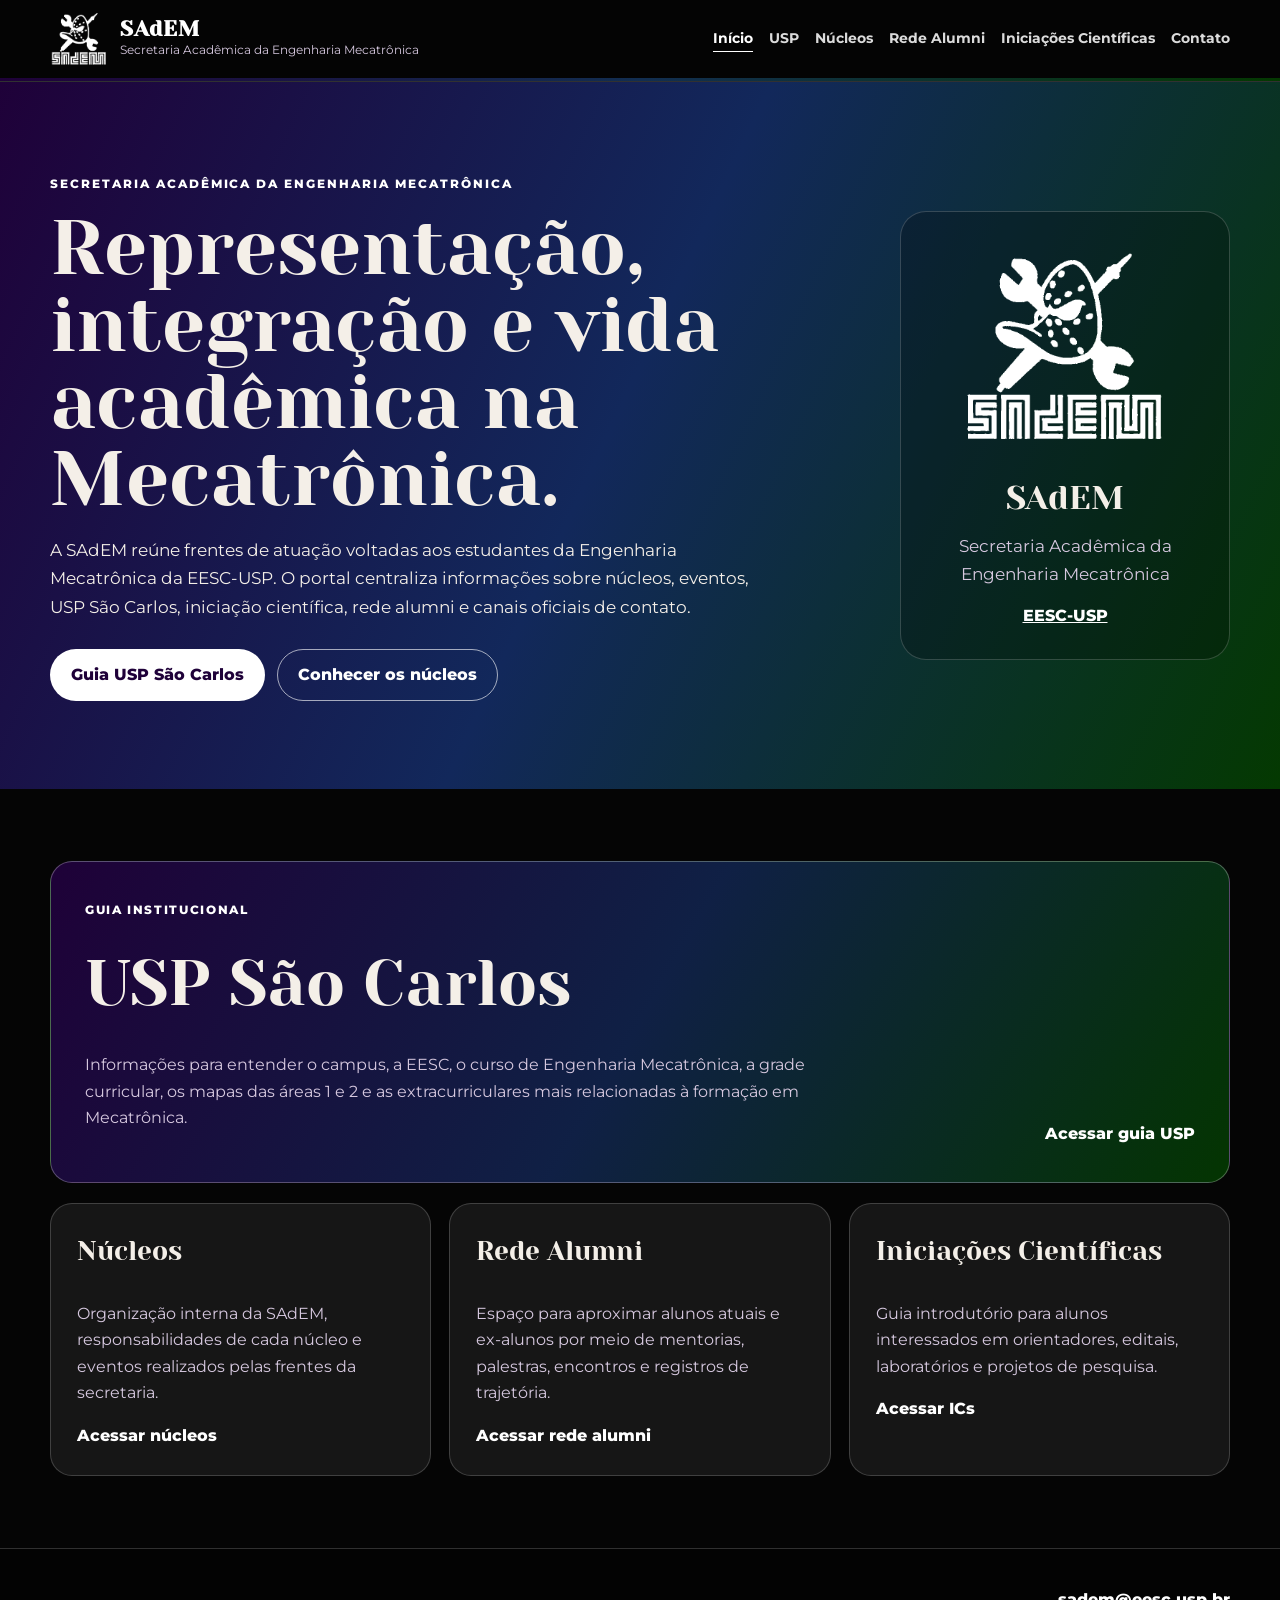
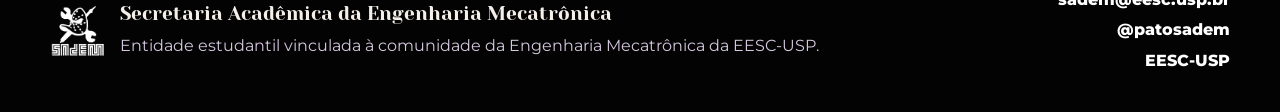
==== index.html @ 5633b525 "sadem v1" ====
<!DOCTYPE html>
<html lang="pt-BR">
<head>
  <meta charset="UTF-8">
  <meta name="viewport" content="width=device-width, initial-scale=1.0">
  <meta name="description" content="Portal institucional da Secretaria Acadêmica da Engenharia Mecatrônica da EESC-USP.">
  <title>SAdEM | Secretaria Acadêmica da Engenharia Mecatrônica</title>
  <link rel="preconnect" href="https://fonts.googleapis.com">
  <link rel="preconnect" href="https://fonts.gstatic.com" crossorigin>
  <link href="https://fonts.googleapis.com/css2?family=Yeseva+One&family=Montserrat:wght@400;500;600;700;800&display=swap" rel="stylesheet">
  <link rel="stylesheet" href="css/estilo.css">
</head>
<body>
  <header class="cabecalho">
    <div class="container cabecalho-conteudo">
      <a href="index.html" class="marca" aria-label="Página inicial da SAdEM">
        <img src="img/logo-sadem.png" alt="Logotipo da SAdEM">
        <div>
          <strong>SAdEM</strong>
          <span>Secretaria Acadêmica da Engenharia Mecatrônica</span>
        </div>
      </a>
      <button class="botao-menu" id="botaoMenu" type="button" aria-expanded="false" aria-controls="menuPrincipal">Menu</button>
      <nav class="menu" id="menuPrincipal" aria-label="Menu principal">
        <a href="index.html" class="ativo">Início</a>
        <a href="usp.html" class="">USP</a>
        <a href="nucleos.html" class="">Núcleos</a>
        <a href="alumni.html" class="">Rede Alumni</a>
        <a href="iniciacoes-cientificas.html" class="">Iniciações Científicas</a>
        <a href="contato.html" class="">Contato</a>
      </nav>
    </div>
  </header>

  <main>
    <section class="abertura abertura-principal">
      <div class="container abertura-conteudo">
        <div class="abertura-texto">
          <span class="rotulo">Secretaria Acadêmica da Engenharia Mecatrônica</span>
          <h1>Representação, integração e vida acadêmica na Mecatrônica.</h1>
          <p>A SAdEM reúne frentes de atuação voltadas aos estudantes da Engenharia Mecatrônica da EESC-USP. O portal centraliza informações sobre núcleos, eventos, USP São Carlos, iniciação científica, rede alumni e canais oficiais de contato.</p>
          <div class="acoes">
            <a href="usp.html" class="botao">Guia USP São Carlos</a>
            <a href="nucleos.html" class="botao botao-secundario">Conhecer os núcleos</a>
          </div>
        </div>
        <div class="cartao-resumo">
          <img src="img/logo-sadem.png" alt="Logotipo da SAdEM">
          <h2>SAdEM</h2>
          <p>Secretaria Acadêmica da Engenharia Mecatrônica</p>
          <a href="https://eesc.usp.br/" target="_blank" rel="noopener">EESC-USP</a>
        </div>
      </div>
    </section>

    <section class="container secao">
      <article class="card-destaque destaque-usp-home">
        <div>
          <span class="rotulo-card">Guia institucional</span>
          <h3>USP São Carlos</h3>
          <p>Informações para entender o campus, a EESC, o curso de Engenharia Mecatrônica, a grade curricular, os mapas das áreas 1 e 2 e as extracurriculares mais relacionadas à formação em Mecatrônica.</p>
        </div>
        <a href="usp.html">Acessar guia USP</a>
      </article>

      <div class="grade-tres grade-cards-secundarios">
        <article class="card-destaque">
          <h3>Núcleos</h3>
          <p>Organização interna da SAdEM, responsabilidades de cada núcleo e eventos realizados pelas frentes da secretaria.</p>
          <a href="nucleos.html">Acessar núcleos</a>
        </article>
        <article class="card-destaque">
          <h3>Rede Alumni</h3>
          <p>Espaço para aproximar alunos atuais e ex-alunos por meio de mentorias, palestras, encontros e registros de trajetória.</p>
          <a href="alumni.html">Acessar rede alumni</a>
        </article>
        <article class="card-destaque">
          <h3>Iniciações Científicas</h3>
          <p>Guia introdutório para alunos interessados em orientadores, editais, laboratórios e projetos de pesquisa.</p>
          <a href="iniciacoes-cientificas.html">Acessar ICs</a>
        </article>
      </div>
    </section>
  </main>

  <footer class="rodape">
    <div class="container rodape-conteudo">
      <div class="rodape-marca">
        <img src="img/logo-sadem.png" alt="Logotipo da SAdEM" class="logo-rodape">
        <div>
          <strong>Secretaria Acadêmica da Engenharia Mecatrônica</strong>
          <p>Entidade estudantil vinculada à comunidade da Engenharia Mecatrônica da EESC-USP.</p>
        </div>
      </div>
      <div class="rodape-contatos">
        <p><a href="mailto:sadem@eesc.usp.br">sadem@eesc.usp.br</a></p>
        <p><a href="https://www.instagram.com/patosadem/" target="_blank" rel="noopener">@patosadem</a></p>
        <p><a href="https://eesc.usp.br/" target="_blank" rel="noopener">EESC-USP</a></p>
      </div>
    </div>
  </footer>

  <script src="js/script.js"></script>
</body>
</html>
---- css/estilo.css ----
:root {
  --roxo-sadem: #1f0139;
  --verde-sadem: #043901;
  --preto: #050505;
  --branco-puro: #ffffff;
  --texto: #f4efe8;
  --texto-escuro: #1b1520;
  --texto-suave: #d6c8df;
  --borda-clara: rgba(255, 255, 255, 0.18);
  --largura: 1180px;
  --fonte-titulo: "Yeseva One", Georgia, serif;
  --fonte-texto: Futura, "Montserrat", Arial, Helvetica, sans-serif;
}

* {
  box-sizing: border-box;
}

html {
  scroll-behavior: smooth;
}

body {
  margin: 0;
  font-family: var(--fonte-texto);
  background: var(--preto);
  color: var(--texto);
  line-height: 1.65;
}

img {
  max-width: 100%;
  display: block;
}

.container {
  width: min(100% - 32px, var(--largura));
  margin: 0 auto;
}

.cabecalho {
  position: sticky;
  top: 0;
  z-index: 20;
  background: rgba(5, 5, 5, 0.94);
  border-bottom: 1px solid var(--borda-clara);
}

.cabecalho::after {
  content: "";
  display: block;
  height: 3px;
  background: linear-gradient(90deg, var(--roxo-sadem), #122e51, var(--verde-sadem));
}

.cabecalho-conteudo {
  min-height: 78px;
  display: flex;
  align-items: center;
  justify-content: space-between;
  gap: 24px;
}

.marca {
  display: flex;
  align-items: center;
  gap: 12px;
  color: var(--branco-puro);
  text-decoration: none;
}

.marca img {
  width: 58px;
  height: 58px;
  object-fit: contain;
}

.marca strong {
  display: block;
  font-family: var(--fonte-titulo);
  font-size: 1.35rem;
  line-height: 1;
  letter-spacing: 0.03em;
}

.marca span {
  display: block;
  max-width: 320px;
  font-size: 0.78rem;
  color: var(--texto-suave);
}

.menu {
  display: flex;
  align-items: center;
  gap: 16px;
  flex-wrap: wrap;
}

.menu a {
  color: var(--branco-puro);
  text-decoration: none;
  font-size: 0.9rem;
  font-weight: 700;
  opacity: 0.86;
}

.menu a:hover,
.menu a.ativo {
  opacity: 1;
  text-decoration: underline;
  text-underline-offset: 8px;
}

.botao-menu {
  display: none;
}

.abertura {
  background: linear-gradient(115deg, var(--roxo-sadem), #12285b 48%, var(--verde-sadem));
}

.abertura-principal {
  padding: 88px 0;
}

.abertura-conteudo {
  display: grid;
  grid-template-columns: 1.35fr 0.65fr;
  gap: 48px;
  align-items: center;
}

.abertura h1,
.pagina-interna h1,
.titulo-secao h2,
.card-destaque h3,
.cartao-nucleo h3,
.bloco h3,
.card-lista h2,
.card-lista h3,
.linha-tempo h2,
.card-contato h2,
.formulario h2,
.caixa-informativa h2,
.cartao-resumo h2 {
  font-family: var(--fonte-titulo);
  font-weight: 400;
}

.abertura h1 {
  max-width: 870px;
  margin: 14px 0 18px;
  font-size: clamp(2.7rem, 6vw, 5.6rem);
  line-height: 1;
}

.abertura p {
  max-width: 720px;
  color: var(--texto);
  font-size: 1.08rem;
}

.rotulo {
  display: inline-block;
  color: var(--branco-puro);
  font-size: 0.77rem;
  text-transform: uppercase;
  letter-spacing: 0.16em;
  font-weight: 800;
}

.acoes {
  display: flex;
  flex-wrap: wrap;
  gap: 12px;
  margin-top: 28px;
}

.botao {
  display: inline-block;
  background: var(--branco-puro);
  color: var(--roxo-sadem);
  padding: 12px 20px;
  border-radius: 999px;
  font-weight: 800;
  text-decoration: none;
  border: 1px solid transparent;
  cursor: pointer;
}

.botao:hover {
  transform: translateY(-1px);
}

.botao-secundario {
  color: var(--branco-puro);
  background: transparent;
  border-color: rgba(255, 255, 255, 0.62);
}

.cartao-resumo {
  justify-self: end;
  width: min(100%, 330px);
  padding: 30px;
  background: rgba(0, 0, 0, 0.24);
  border: 1px solid var(--borda-clara);
  border-radius: 26px;
  text-align: center;
}

.cartao-resumo img {
  width: 210px;
  margin: 0 auto 18px;
}

.cartao-resumo h2 {
  margin: 0 0 6px;
  font-size: 2.1rem;
}

.cartao-resumo p {
  margin: 0 0 14px;
  color: var(--texto-suave);
}

.cartao-resumo a {
  color: var(--branco-puro);
  font-weight: 800;
}

.secao {
  padding: 72px 0;
  background: var(--preto);
}

.secao-menor {
  padding-top: 24px;
}

.titulo-secao {
  max-width: 760px;
  margin-bottom: 32px;
}

.titulo-secao.centro {
  text-align: center;
  margin-left: auto;
  margin-right: auto;
}

.titulo-secao h2,
.pagina-interna h1 {
  margin: 8px 0 12px;
  font-size: clamp(2.2rem, 5vw, 4.2rem);
  line-height: 1.05;
}

.titulo-secao p,
.pagina-interna p {
  color: var(--texto-suave);
}

.grade-tres {
  display: grid;
  grid-template-columns: repeat(3, 1fr);
  gap: 18px;
}

.grade-quatro {
  display: grid;
  grid-template-columns: repeat(4, 1fr);
  gap: 16px;
}

.card-destaque,
.card-lista,
.card-contato,
.formulario,
.bloco,
.linha-tempo article,
.caixa-informativa {
  border: 1px solid var(--borda-clara);
  background: rgba(255, 255, 255, 0.07);
  border-radius: 22px;
  padding: 26px;
}

.card-destaque {
  min-height: 270px;
  display: flex;
  flex-direction: column;
}

.card-destaque h3,
.card-lista h2,
.card-lista h3,
.bloco h3,
.linha-tempo h2 {
  margin: 0 0 12px;
  font-size: 1.65rem;
}

.card-destaque p,
.card-lista p,
.bloco p,
.linha-tempo p,
.card-contato p,
.formulario p,
.caixa-informativa p {
  color: var(--texto-suave);
}

.card-destaque a,
.card-lista a,
.card-contato a,
.rodape a,
.lista-dados a {
  color: var(--branco-puro);
  font-weight: 800;
  text-decoration: none;
}

.card-destaque a:hover,
.card-lista a:hover,
.card-contato a:hover,
.rodape a:hover,
.lista-dados a:hover {
  text-decoration: underline;
  text-underline-offset: 6px;
}

.grade-nucleos-resumo {
  display: flex;
  flex-wrap: wrap;
  gap: 12px;
}

.grade-nucleos-resumo a,
.etiqueta {
  display: inline-block;
  color: var(--branco-puro);
  background: linear-gradient(120deg, rgba(31, 1, 57, 0.95), rgba(4, 57, 1, 0.95));
  border: 1px solid var(--borda-clara);
  border-radius: 999px;
  padding: 9px 14px;
  font-weight: 800;
  text-decoration: none;
}

.pagina-interna {
  padding: 76px 0;
  border-bottom: 1px solid var(--borda-clara);
}

.pagina-gradiente {
  background: linear-gradient(115deg, var(--roxo-sadem), #132754 50%, var(--verde-sadem));
}

.grade-nucleos {
  display: grid;
  grid-template-columns: repeat(2, 1fr);
  gap: 22px;
}

.cartao-nucleo {
  display: grid;
  grid-template-columns: 260px 1fr;
  overflow: hidden;
  border-radius: 24px;
  border: 1px solid var(--borda-clara);
  background: rgba(255, 255, 255, 0.07);
}

.cartao-nucleo.oculto,
.card-lista.oculto {
  display: none;
}

.imagem-nucleo {
  width: 100%;
  aspect-ratio: 1 / 1;
  background: linear-gradient(135deg, var(--roxo-sadem), var(--verde-sadem));
}

.imagem-nucleo img {
  width: 100%;
  height: 100%;
  aspect-ratio: 1 / 1;
  object-fit: contain;
}

.conteudo-nucleo {
  padding: 26px;
}

.conteudo-nucleo span,
.linha-tempo span {
  color: var(--branco-puro);
  text-transform: uppercase;
  letter-spacing: 0.12em;
  font-size: 0.73rem;
  font-weight: 800;
}

.conteudo-nucleo h3 {
  margin: 10px 0 12px;
  font-size: 2.4rem;
  line-height: 1;
}

.conteudo-nucleo p,
.lista-dados dd {
  color: var(--texto-suave);
}

.lista-dados {
  margin: 18px 0 0;
}

.lista-dados dt {
  color: var(--branco-puro);
  font-weight: 800;
}

.lista-dados dd {
  margin: 0 0 12px;
}

.bloco {
  border-left: 5px solid var(--branco-puro);
}

.passos {
  margin: 0;
  padding: 28px 28px 28px 54px;
  border: 1px solid var(--borda-clara);
  border-radius: 22px;
  background: rgba(255, 255, 255, 0.07);
  color: var(--texto-suave);
}

.passos li + li {
  margin-top: 10px;
}

.filtros {
  display: flex;
  flex-wrap: wrap;
  gap: 10px;
  margin-bottom: 28px;
}

.filtro {
  border: 1px solid var(--borda-clara);
  background: rgba(255, 255, 255, 0.08);
  color: var(--branco-puro);
  padding: 10px 15px;
  border-radius: 999px;
  font-family: var(--fonte-texto);
  font-weight: 800;
  cursor: pointer;
}

.filtro.ativo,
.filtro:hover {
  background: var(--branco-puro);
  color: var(--roxo-sadem);
}

.lista-cards,
.linha-tempo {
  display: grid;
  gap: 18px;
}

.contato-grade {
  display: grid;
  grid-template-columns: 0.85fr 1.15fr;
  gap: 24px;
  align-items: start;
}

.formulario {
  display: grid;
  gap: 10px;
}

.formulario label {
  font-weight: 800;
}

.formulario input,
.formulario textarea {
  width: 100%;
  border: 1px solid var(--borda-clara);
  border-radius: 14px;
  padding: 12px 14px;
  background: rgba(255, 255, 255, 0.92);
  color: var(--texto-escuro);
  font: inherit;
}

.formulario textarea {
  resize: vertical;
}

.botao-formulario {
  justify-self: start;
}

.retorno-formulario {
  min-height: 1.5em;
  margin: 0;
}

.rodape {
  border-top: 1px solid var(--borda-clara);
  background: #030303;
  padding: 34px 0;
}

.rodape-conteudo {
  display: flex;
  justify-content: space-between;
  gap: 24px;
}

.rodape-marca {
  display: flex;
  align-items: center;
  gap: 14px;
}

.logo-rodape {
  width: 56px;
  height: 56px;
  object-fit: contain;
}

.rodape strong {
  display: block;
  font-family: var(--fonte-titulo);
  font-weight: 400;
  font-size: 1.2rem;
}

.rodape p {
  margin: 4px 0;
  color: var(--texto-suave);
}

.rodape-contatos {
  text-align: right;
}

@media (max-width: 1080px) {
  .abertura-conteudo,
  .grade-nucleos,
  .contato-grade {
    grid-template-columns: 1fr;
  }

  .cartao-resumo {
    justify-self: start;
  }

  .grade-quatro {
    grid-template-columns: repeat(2, 1fr);
  }

  .cartao-nucleo {
    grid-template-columns: 220px 1fr;
  }
}

@media (max-width: 900px) {
  .cabecalho-conteudo {
    flex-wrap: wrap;
    padding: 14px 0;
  }

  .botao-menu {
    display: inline-block;
    background: var(--branco-puro);
    color: var(--roxo-sadem);
    border: 0;
    border-radius: 999px;
    padding: 10px 16px;
    font-family: var(--fonte-texto);
    font-weight: 800;
    cursor: pointer;
  }

  .menu {
    display: none;
    width: 100%;
    flex-direction: column;
    align-items: flex-start;
    padding-bottom: 14px;
  }

  .menu.menu-aberto {
    display: flex;
  }

  .grade-tres,
  .grade-quatro {
    grid-template-columns: 1fr;
  }

  .rodape-conteudo {
    flex-direction: column;
    align-items: flex-start;
  }

  .rodape-contatos {
    text-align: left;
  }

  .cartao-nucleo {
    grid-template-columns: 1fr;
  }

  .imagem-nucleo {
    max-width: 420px;
  }
}

@media (max-width: 560px) {
  .marca span {
    display: none;
  }

  .abertura-principal {
    padding: 68px 0;
  }

  .abertura h1 {
    font-size: 2.7rem;
  }

  .conteudo-nucleo h3 {
    font-size: 2.1rem;
  }
}

.resumos-nucleos {
  display: grid;
  grid-template-columns: repeat(2, 1fr);
  gap: 18px;
}

.resumo-nucleo {
  display: flex;
  align-items: center;
  justify-content: space-between;
  gap: 18px;
  padding: 22px 24px;
  border-radius: 22px;
  border: 1px solid var(--borda-clara);
  background: rgba(255, 255, 255, 0.06);
  opacity: 0.76;
  transition: opacity 0.2s ease, transform 0.2s ease, border-color 0.2s ease;
}

.resumo-nucleo.ativo {
  opacity: 1;
  transform: translateY(-2px);
  border-color: rgba(255, 255, 255, 0.34);
}

.resumo-categoria {
  display: inline-block;
  margin-bottom: 6px;
  color: var(--branco-puro);
  text-transform: uppercase;
  letter-spacing: 0.11em;
  font-size: 0.72rem;
  font-weight: 800;
}

.resumo-nucleo h3,
.detalhe-nucleo h3,
.caixa-informativa h4 {
  font-family: var(--fonte-titulo);
  font-weight: 400;
}

.resumo-nucleo h3 {
  margin: 0 0 8px;
  font-size: 2rem;
}

.resumo-nucleo p {
  margin: 0;
  color: var(--texto-suave);
}

.botao-resumo {
  white-space: nowrap;
}

.detalhes-nucleos {
  display: grid;
  gap: 24px;
}

.detalhe-nucleo {
  border: 1px solid var(--borda-clara);
  background: rgba(255, 255, 255, 0.06);
  border-radius: 28px;
  padding: 30px;
}

.detalhe-topo {
  display: flex;
  align-items: flex-start;
  justify-content: space-between;
  gap: 22px;
  margin-bottom: 22px;
}

.detalhe-topo h3 {
  margin: 12px 0 8px;
  font-size: clamp(2.1rem, 4vw, 3.6rem);
  line-height: 1;
}

.detalhe-linha-fina {
  margin: 0;
  color: var(--texto-suave);
  max-width: 820px;
}

.seta-proximo-nucleo {
  border: 1px solid var(--borda-clara);
  background: transparent;
  color: var(--branco-puro);
  border-radius: 999px;
  padding: 12px 18px;
  font-family: var(--fonte-texto);
  font-weight: 800;
  cursor: pointer;
  white-space: nowrap;
}

.seta-proximo-nucleo:hover,
.seta-proximo-nucleo:focus-visible {
  background: var(--branco-puro);
  color: var(--roxo-sadem);
}

.detalhe-corpo {
  display: grid;
  grid-template-columns: 0.95fr 1.05fr;
  gap: 24px;
}

.galeria-detalhe {
  display: grid;
  gap: 14px;
}

.imagem-detalhe-principal {
  overflow: hidden;
  border-radius: 24px;
  border: 1px solid var(--borda-clara);
  background: rgba(255, 255, 255, 0.05);
  aspect-ratio: 1 / 1;
}

.imagem-detalhe-principal img {
  width: 100%;
  height: 100%;
  aspect-ratio: 1 / 1;
  object-fit: contain;
}

.informacoes-detalhe {
  display: grid;
  gap: 16px;
}

.caixa-informativa h4 {
  margin: 0 0 10px;
  font-size: 1.4rem;
}

.caixa-informativa ul {
  margin: 0;
  padding-left: 20px;
  color: var(--texto-suave);
}

.caixa-informativa li + li {
  margin-top: 6px;
}

[hidden] {
  display: none !important;
}

@media (max-width: 1080px) {
  .resumos-nucleos,
  .detalhe-corpo {
    grid-template-columns: 1fr;
  }
}

@media (max-width: 900px) {
  .resumo-nucleo,
  .detalhe-topo {
    flex-direction: column;
    align-items: flex-start;
  }
}

@media (max-width: 560px) {
  .resumos-nucleos {
    grid-template-columns: 1fr;
  }

  .detalhe-nucleo {
    padding: 22px;
  }
}

.espacamento-topo {
  margin-top: 24px;
}

.caixa-informativa h2 {
  margin-top: 0;
}

.caixa-informativa a {
  color: var(--branco-puro);
  font-weight: 800;
}


.grade-curricular {
  display: grid;
  grid-template-columns: repeat(2, 1fr);
  gap: 18px;
}

.card-curricular {
  border: 1px solid var(--borda-clara);
  background: rgba(255, 255, 255, 0.06);
  border-radius: 22px;
  padding: 24px;
}

.card-curricular span {
  display: inline-block;
  color: var(--branco-puro);
  text-transform: uppercase;
  letter-spacing: 0.12em;
  font-size: 0.72rem;
  font-weight: 800;
  margin-bottom: 8px;
}

.card-curricular h3 {
  font-family: var(--fonte-titulo);
  font-weight: 400;
  font-size: 1.45rem;
  line-height: 1.15;
  margin: 0 0 12px;
}

.card-curricular ul {
  margin: 0;
  padding-left: 20px;
  color: var(--texto-suave);
}

.card-curricular li + li {
  margin-top: 6px;
}

@media (max-width: 900px) {
  .grade-curricular {
    grid-template-columns: 1fr;
  }
}


.destaque-usp-home {
  min-height: 250px;
  display: grid;
  grid-template-columns: minmax(0, 1fr) auto;
  align-items: end;
  gap: 28px;
  padding: 34px;
  background: linear-gradient(120deg, rgba(31, 1, 57, 0.98), rgba(19, 39, 84, 0.82), rgba(4, 57, 1, 0.92));
  border-color: rgba(255, 255, 255, 0.28);
}

.destaque-usp-home h3 {
  font-size: clamp(2.4rem, 5vw, 4rem);
}

.destaque-usp-home p {
  max-width: 790px;
}

.grade-cards-secundarios {
  margin-top: 20px;
}

.rotulo-card {
  display: inline-block;
  margin-bottom: 10px;
  color: var(--branco-puro);
  text-transform: uppercase;
  letter-spacing: 0.14em;
  font-size: 0.73rem;
  font-weight: 800;
}

.grade-nucleos-resumo a {
  display: inline-flex;
  align-items: center;
  min-height: 46px;
  color: var(--branco-puro);
  background: rgba(255, 255, 255, 0.055);
  border: 1px solid var(--borda-clara);
  border-left: 4px solid rgba(255, 255, 255, 0.72);
  border-radius: 14px;
  padding: 10px 14px;
  font-weight: 800;
  text-decoration: none;
}

.etiqueta {
  display: inline-block;
  color: var(--branco-puro);
  background: transparent;
  border: 0;
  border-left: 4px solid rgba(255, 255, 255, 0.68);
  border-radius: 0;
  padding: 2px 0 2px 10px;
  font-weight: 800;
  text-decoration: none;
  text-transform: uppercase;
  letter-spacing: 0.12em;
  font-size: 0.72rem;
}

.abas-nucleos {
  display: inline-flex;
  gap: 8px;
  padding: 6px;
  margin-bottom: 28px;
  border: 1px solid var(--borda-clara);
  border-radius: 18px;
  background: rgba(255, 255, 255, 0.055);
}

.aba-nucleo {
  border: 0;
  background: transparent;
  color: var(--texto-suave);
  border-radius: 12px;
  padding: 12px 18px;
  font-family: var(--fonte-texto);
  font-weight: 800;
  cursor: pointer;
}

.aba-nucleo.ativa,
.aba-nucleo:hover,
.aba-nucleo:focus-visible {
  background: var(--branco-puro);
  color: var(--roxo-sadem);
}

.subaba-painel > .container {
  width: 100%;
}

.subaba-painel .secao {
  padding-left: 0;
  padding-right: 0;
}

.grade-extracurriculares {
  display: grid;
  grid-template-columns: repeat(2, 1fr);
  gap: 18px;
}

.grade-extracurriculares .card-lista {
  display: grid;
  align-content: start;
  gap: 10px;
}

.grade-extracurriculares .card-lista h2 {
  margin-bottom: 4px;
}

@media (max-width: 900px) {
  .destaque-usp-home,
  .grade-extracurriculares {
    grid-template-columns: 1fr;
  }

  .abas-nucleos {
    width: 100%;
  }

  .aba-nucleo {
    flex: 1;
  }
}


.detalhes-wrapper {
  margin-top: 34px;
}


.manual-indice {
  display: grid;
  grid-template-columns: repeat(6, 1fr);
  gap: 10px;
  padding: 12px;
  border: 1px solid var(--borda-clara);
  border-radius: 22px;
  background: rgba(255, 255, 255, 0.055);
}

.manual-indice a {
  color: var(--branco-puro);
  text-decoration: none;
  text-align: center;
  font-weight: 800;
  padding: 12px 10px;
  border-radius: 14px;
  background: rgba(255, 255, 255, 0.055);
}

.manual-indice a:hover,
.manual-indice a:focus-visible {
  background: var(--branco-puro);
  color: var(--roxo-sadem);
}

.manual-secao {
  scroll-margin-top: 100px;
}

.mapas-campus {
  display: grid;
  gap: 24px;
}

.mapa-card {
  display: grid;
  grid-template-columns: 0.55fr 1.45fr;
  gap: 0;
  overflow: hidden;
  border: 1px solid var(--borda-clara);
  border-radius: 28px;
  background: rgba(255, 255, 255, 0.06);
}

.mapa-conteudo {
  padding: 28px;
}

.mapa-conteudo h3 {
  margin: 12px 0 10px;
  font-family: var(--fonte-titulo);
  font-size: 1.8rem;
  font-weight: 400;
  line-height: 1.1;
}

.mapa-conteudo p {
  color: var(--texto-suave);
}

.mapa-conteudo a {
  color: var(--branco-puro);
  font-weight: 800;
  text-decoration: none;
}

.mapa-conteudo a:hover {
  text-decoration: underline;
  text-underline-offset: 6px;
}

.mapa-embed {
  min-height: 360px;
  background: rgba(255, 255, 255, 0.04);
}

.mapa-embed iframe {
  width: 100%;
  height: 100%;
  min-height: 360px;
  border: 0;
  display: block;
}

.destaque-secao {
  border-left: 5px solid rgba(255, 255, 255, 0.72);
}

@media (max-width: 1080px) {
  .manual-indice {
    grid-template-columns: repeat(3, 1fr);
  }

  .mapa-card {
    grid-template-columns: 1fr;
  }
}

@media (max-width: 640px) {
  .manual-indice {
    grid-template-columns: 1fr;
  }
}

.card-extracurricular {
  overflow: hidden;
}

.imagem-extracurricular {
  width: 100%;
  aspect-ratio: 3 / 2;
  overflow: hidden;
  border-radius: 18px;
  border: 1px solid var(--borda-clara);
  background: linear-gradient(180deg, rgba(250, 250, 252, 1), rgba(240, 242, 247, 1));
  margin-bottom: 14px;
}

.imagem-extracurricular img {
  width: 100%;
  height: 100%;
  object-fit: contain;
  display: block;
}

.imagem-extracurricular.imagem-conceitual {
  display: grid;
  place-items: center;
  padding: 24px;
}

.imagem-extracurricular.imagem-conceitual span {
  max-width: 260px;
  text-align: center;
  font-family: var(--fonte-titulo);
  font-size: 2rem;
  line-height: 1.1;
  color: var(--branco-puro);
}


.grade-extracurriculares {
  grid-template-columns: repeat(4, minmax(0, 1fr));
  gap: 20px;
}

.grade-softskills {
  display: grid;
  grid-template-columns: repeat(2, minmax(0, 1fr));
  gap: 20px;
}

.card-extracurricular {
  display: flex;
  flex-direction: column;
  gap: 10px;
  height: 100%;
}

.card-extracurricular .etiqueta {
  align-self: flex-start;
}

.imagem-extracurricular {
  display: flex;
  align-items: center;
  justify-content: center;
  width: 100%;
  aspect-ratio: 1 / 1;
  overflow: hidden;
  border-radius: 20px;
  border: 1px solid rgba(255, 255, 255, 0.16);
  background: linear-gradient(180deg, rgba(248, 249, 252, 1), rgba(236, 240, 246, 1));
  box-shadow: inset 0 1px 0 rgba(255,255,255,0.6);
  padding: 0;
  margin-bottom: 10px;
}

.imagem-extracurricular img {
  width: 100%;
  height: 100%;
  object-fit: cover;
  display: block;
}

@media (max-width: 1200px) {
  .grade-extracurriculares {
    grid-template-columns: repeat(3, minmax(0, 1fr));
  }
}

@media (max-width: 900px) {
  .grade-extracurriculares,
  .grade-softskills {
    grid-template-columns: repeat(2, minmax(0, 1fr));
  }
}

@media (max-width: 640px) {
  .grade-extracurriculares,
  .grade-softskills {
    grid-template-columns: 1fr;
  }
}
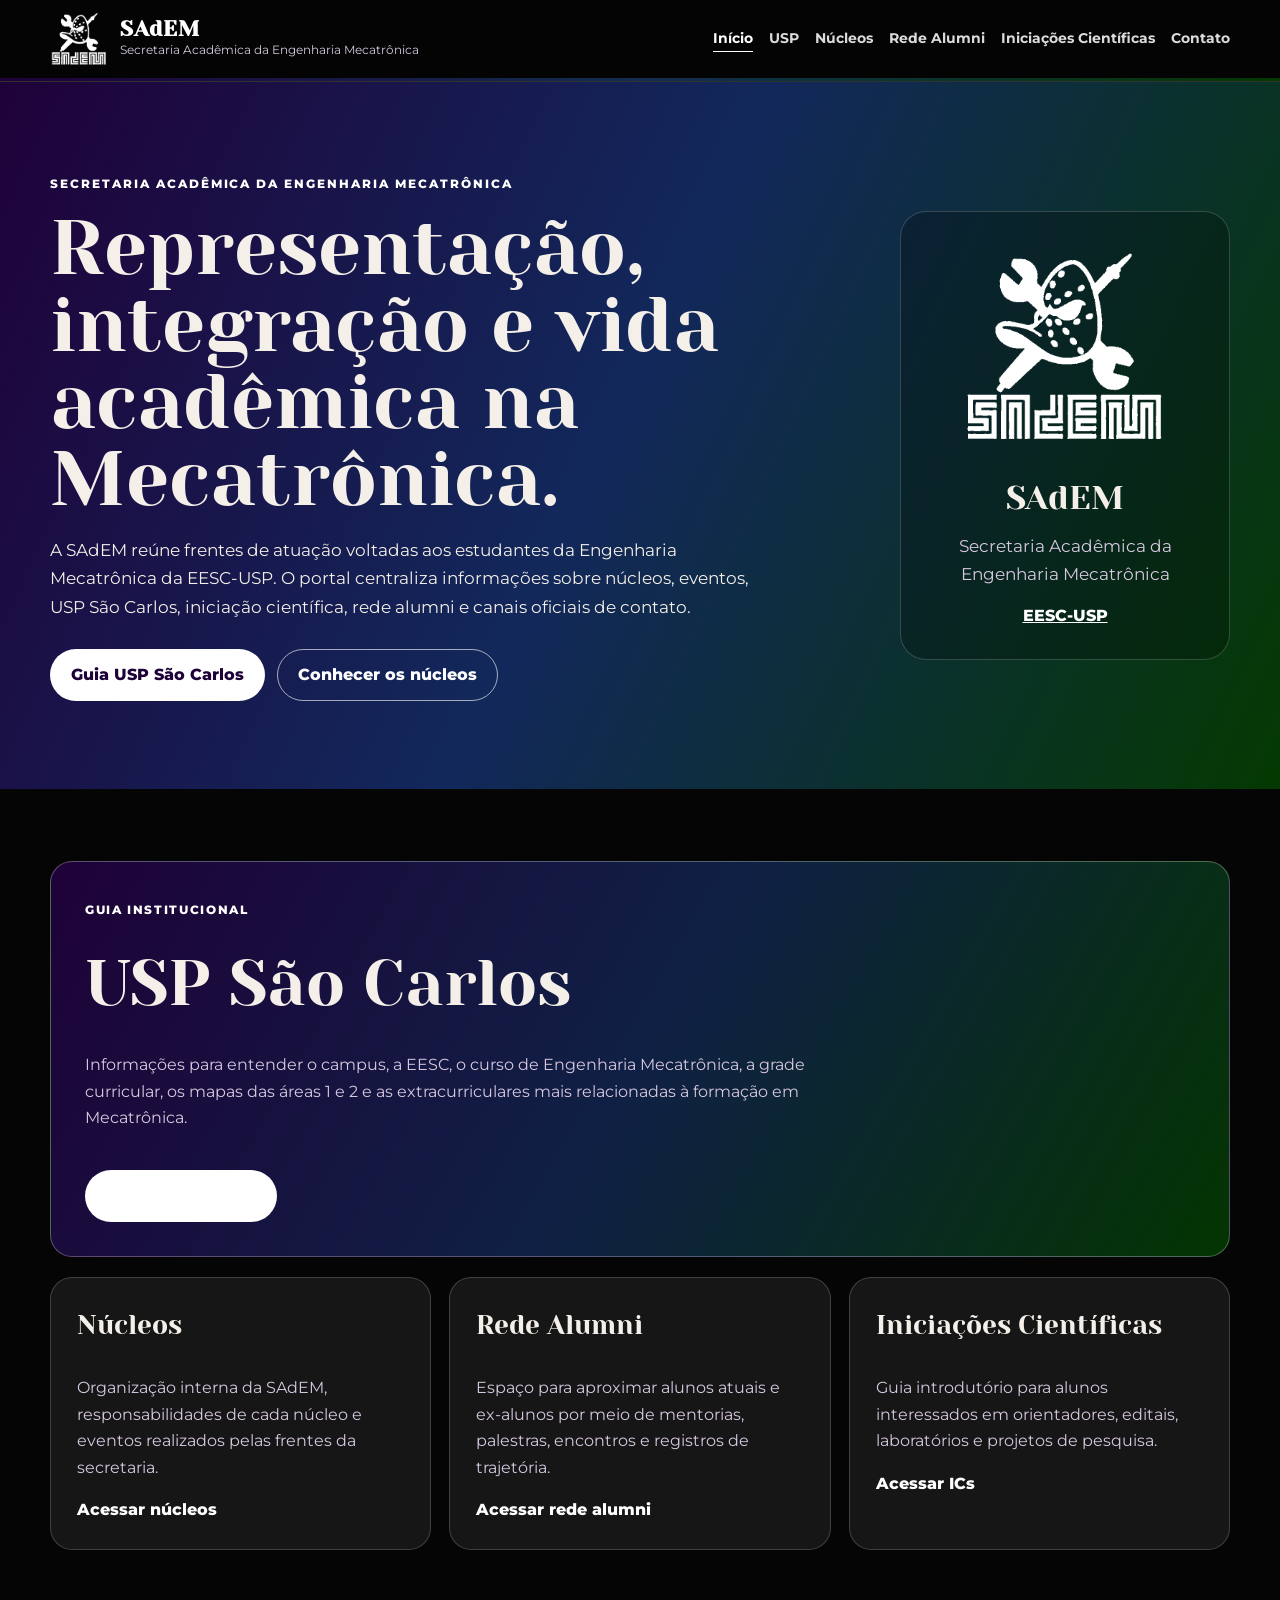
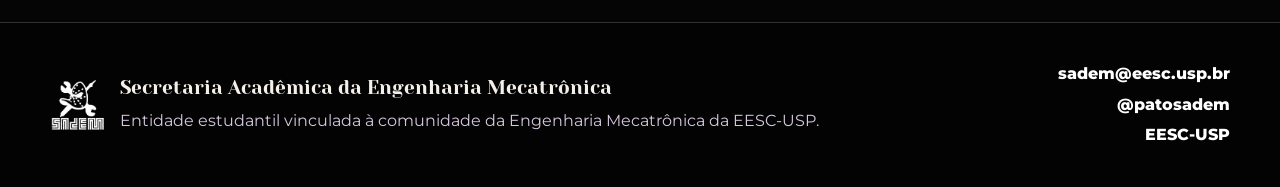
==== commit 19a85521: "correcoes bla bla" ====
--- a/index.html
+++ b/index.html
@@ -1,105 +1,103 @@
 <!DOCTYPE html>
+
 <html lang="pt-BR">
 <head>
-  <meta charset="UTF-8">
-  <meta name="viewport" content="width=device-width, initial-scale=1.0">
-  <meta name="description" content="Portal institucional da Secretaria Acadêmica da Engenharia Mecatrônica da EESC-USP.">
-  <title>SAdEM | Secretaria Acadêmica da Engenharia Mecatrônica</title>
-  <link rel="preconnect" href="https://fonts.googleapis.com">
-  <link rel="preconnect" href="https://fonts.gstatic.com" crossorigin>
-  <link href="https://fonts.googleapis.com/css2?family=Yeseva+One&family=Montserrat:wght@400;500;600;700;800&display=swap" rel="stylesheet">
-  <link rel="stylesheet" href="css/estilo.css">
+<meta charset="utf-8"/>
+<meta content="width=device-width, initial-scale=1.0" name="viewport"/>
+<meta content="Portal institucional da Secretaria Acadêmica da Engenharia Mecatrônica da EESC-USP." name="description"/>
+<title>SAdEM | Secretaria Acadêmica da Engenharia Mecatrônica</title>
+<link href="https://fonts.googleapis.com" rel="preconnect"/>
+<link crossorigin="" href="https://fonts.gstatic.com" rel="preconnect"/>
+<link href="https://fonts.googleapis.com/css2?family=Yeseva+One&amp;family=Montserrat:wght@400;500;600;700;800&amp;display=swap" rel="stylesheet"/>
+<link href="favicon.ico" rel="icon" sizes="any"/>
+<link href="img/logo-sadem.png" rel="apple-touch-icon"/>
+<link href="css/estilo.css" rel="stylesheet"/>
 </head>
 <body>
-  <header class="cabecalho">
-    <div class="container cabecalho-conteudo">
-      <a href="index.html" class="marca" aria-label="Página inicial da SAdEM">
-        <img src="img/logo-sadem.png" alt="Logotipo da SAdEM">
-        <div>
-          <strong>SAdEM</strong>
-          <span>Secretaria Acadêmica da Engenharia Mecatrônica</span>
-        </div>
-      </a>
-      <button class="botao-menu" id="botaoMenu" type="button" aria-expanded="false" aria-controls="menuPrincipal">Menu</button>
-      <nav class="menu" id="menuPrincipal" aria-label="Menu principal">
-        <a href="index.html" class="ativo">Início</a>
-        <a href="usp.html" class="">USP</a>
-        <a href="nucleos.html" class="">Núcleos</a>
-        <a href="alumni.html" class="">Rede Alumni</a>
-        <a href="iniciacoes-cientificas.html" class="">Iniciações Científicas</a>
-        <a href="contato.html" class="">Contato</a>
-      </nav>
-    </div>
-  </header>
-
-  <main>
-    <section class="abertura abertura-principal">
-      <div class="container abertura-conteudo">
-        <div class="abertura-texto">
-          <span class="rotulo">Secretaria Acadêmica da Engenharia Mecatrônica</span>
-          <h1>Representação, integração e vida acadêmica na Mecatrônica.</h1>
-          <p>A SAdEM reúne frentes de atuação voltadas aos estudantes da Engenharia Mecatrônica da EESC-USP. O portal centraliza informações sobre núcleos, eventos, USP São Carlos, iniciação científica, rede alumni e canais oficiais de contato.</p>
-          <div class="acoes">
-            <a href="usp.html" class="botao">Guia USP São Carlos</a>
-            <a href="nucleos.html" class="botao botao-secundario">Conhecer os núcleos</a>
-          </div>
-        </div>
-        <div class="cartao-resumo">
-          <img src="img/logo-sadem.png" alt="Logotipo da SAdEM">
-          <h2>SAdEM</h2>
-          <p>Secretaria Acadêmica da Engenharia Mecatrônica</p>
-          <a href="https://eesc.usp.br/" target="_blank" rel="noopener">EESC-USP</a>
-        </div>
-      </div>
-    </section>
-
-    <section class="container secao">
-      <article class="card-destaque destaque-usp-home">
-        <div>
-          <span class="rotulo-card">Guia institucional</span>
-          <h3>USP São Carlos</h3>
-          <p>Informações para entender o campus, a EESC, o curso de Engenharia Mecatrônica, a grade curricular, os mapas das áreas 1 e 2 e as extracurriculares mais relacionadas à formação em Mecatrônica.</p>
-        </div>
-        <a href="usp.html">Acessar guia USP</a>
-      </article>
-
-      <div class="grade-tres grade-cards-secundarios">
-        <article class="card-destaque">
-          <h3>Núcleos</h3>
-          <p>Organização interna da SAdEM, responsabilidades de cada núcleo e eventos realizados pelas frentes da secretaria.</p>
-          <a href="nucleos.html">Acessar núcleos</a>
-        </article>
-        <article class="card-destaque">
-          <h3>Rede Alumni</h3>
-          <p>Espaço para aproximar alunos atuais e ex-alunos por meio de mentorias, palestras, encontros e registros de trajetória.</p>
-          <a href="alumni.html">Acessar rede alumni</a>
-        </article>
-        <article class="card-destaque">
-          <h3>Iniciações Científicas</h3>
-          <p>Guia introdutório para alunos interessados em orientadores, editais, laboratórios e projetos de pesquisa.</p>
-          <a href="iniciacoes-cientificas.html">Acessar ICs</a>
-        </article>
-      </div>
-    </section>
-  </main>
-
-  <footer class="rodape">
-    <div class="container rodape-conteudo">
-      <div class="rodape-marca">
-        <img src="img/logo-sadem.png" alt="Logotipo da SAdEM" class="logo-rodape">
-        <div>
-          <strong>Secretaria Acadêmica da Engenharia Mecatrônica</strong>
-          <p>Entidade estudantil vinculada à comunidade da Engenharia Mecatrônica da EESC-USP.</p>
-        </div>
-      </div>
-      <div class="rodape-contatos">
-        <p><a href="mailto:sadem@eesc.usp.br">sadem@eesc.usp.br</a></p>
-        <p><a href="https://www.instagram.com/patosadem/" target="_blank" rel="noopener">@patosadem</a></p>
-        <p><a href="https://eesc.usp.br/" target="_blank" rel="noopener">EESC-USP</a></p>
-      </div>
-    </div>
-  </footer>
-
-  <script src="js/script.js"></script>
+<header class="cabecalho">
+<div class="container cabecalho-conteudo">
+<a aria-label="Página inicial da SAdEM" class="marca" href="index.html">
+<img alt="Logotipo da SAdEM" src="img/logo-sadem.png"/>
+<div>
+<strong>SAdEM</strong>
+<span>Secretaria Acadêmica da Engenharia Mecatrônica</span>
+</div>
+</a>
+<button aria-controls="menuPrincipal" aria-expanded="false" class="botao-menu" id="botaoMenu" type="button">Menu</button>
+<nav aria-label="Menu principal" class="menu" id="menuPrincipal">
+<a class="ativo" href="index.html">Início</a>
+<a href="usp.html">USP</a>
+<a href="nucleos.html">Núcleos</a>
+<a href="alumni.html">Rede Alumni</a>
+<a href="iniciacoes-cientificas.html">Iniciações Científicas</a>
+<a href="contato.html">Contato</a>
+</nav>
+</div>
+</header>
+<main>
+<section class="abertura abertura-principal">
+<div class="container abertura-conteudo">
+<div class="abertura-texto">
+<span class="rotulo">Secretaria Acadêmica da Engenharia Mecatrônica</span>
+<h1>Representação, integração e vida acadêmica na Mecatrônica.</h1>
+<p>A SAdEM reúne frentes de atuação voltadas aos estudantes da Engenharia Mecatrônica da EESC-USP. O portal centraliza informações sobre núcleos, eventos, USP São Carlos, iniciação científica, rede alumni e canais oficiais de contato.</p>
+<div class="acoes">
+<a class="botao" href="usp.html">Guia USP São Carlos</a>
+<a class="botao botao-secundario" href="nucleos.html">Conhecer os núcleos</a>
+</div>
+</div>
+<div class="cartao-resumo">
+<img alt="Logotipo da SAdEM" src="img/logo-sadem.png"/>
+<h2>SAdEM</h2>
+<p>Secretaria Acadêmica da Engenharia Mecatrônica</p>
+<a href="https://eesc.usp.br/" rel="noopener" target="_blank">EESC-USP</a>
+</div>
+</div>
+</section>
+<section class="container secao">
+<article class="card-destaque destaque-usp-home">
+<div>
+<span class="rotulo-card">Guia institucional</span>
+<h3>USP São Carlos</h3>
+<p>Informações para entender o campus, a EESC, o curso de Engenharia Mecatrônica, a grade curricular, os mapas das áreas 1 e 2 e as extracurriculares mais relacionadas à formação em Mecatrônica.</p>
+</div>
+<a class="botao botao-usp-home" href="usp.html">Acessar guia USP</a>
+</article>
+<div class="grade-tres grade-cards-secundarios">
+<article class="card-destaque">
+<h3>Núcleos</h3>
+<p>Organização interna da SAdEM, responsabilidades de cada núcleo e eventos realizados pelas frentes da secretaria.</p>
+<a href="nucleos.html">Acessar núcleos</a>
+</article>
+<article class="card-destaque">
+<h3>Rede Alumni</h3>
+<p>Espaço para aproximar alunos atuais e ex-alunos por meio de mentorias, palestras, encontros e registros de trajetória.</p>
+<a href="alumni.html">Acessar rede alumni</a>
+</article>
+<article class="card-destaque">
+<h3>Iniciações Científicas</h3>
+<p>Guia introdutório para alunos interessados em orientadores, editais, laboratórios e projetos de pesquisa.</p>
+<a href="iniciacoes-cientificas.html">Acessar ICs</a>
+</article>
+</div>
+</section>
+</main>
+<footer class="rodape">
+<div class="container rodape-conteudo">
+<div class="rodape-marca">
+<img alt="Logotipo da SAdEM" class="logo-rodape" src="img/logo-sadem.png"/>
+<div>
+<strong>Secretaria Acadêmica da Engenharia Mecatrônica</strong>
+<p>Entidade estudantil vinculada à comunidade da Engenharia Mecatrônica da EESC-USP.</p>
+</div>
+</div>
+<div class="rodape-contatos">
+<p><a href="mailto:sadem@eesc.usp.br">sadem@eesc.usp.br</a></p>
+<p><a href="https://www.instagram.com/patosadem/" rel="noopener" target="_blank">@patosadem</a></p>
+<p><a href="https://eesc.usp.br/" rel="noopener" target="_blank">EESC-USP</a></p>
+</div>
+</div>
+</footer>
+<script src="js/script.js"></script>
 </body>
 </html>
--- a/css/estilo.css
+++ b/css/estilo.css
@@ -9,7 +9,7 @@
   --borda-clara: rgba(255, 255, 255, 0.18);
   --largura: 1180px;
   --fonte-titulo: "Yeseva One", Georgia, serif;
-  --fonte-texto: Futura, "Montserrat", Arial, Helvetica, sans-serif;
+  --fonte-texto: "Montserrat", Futura, Arial, Helvetica, sans-serif;
 }
 
 * {
@@ -134,8 +134,9 @@
 .abertura h1,
 .pagina-interna h1,
 .titulo-secao h2,
+.card-destaque h2,
 .card-destaque h3,
-.cartao-nucleo h3,
+.bloco h2,
 .bloco h3,
 .card-lista h2,
 .card-lista h3,
@@ -143,6 +144,7 @@
 .card-contato h2,
 .formulario h2,
 .caixa-informativa h2,
+.caixa-informativa h3,
 .cartao-resumo h2 {
   font-family: var(--fonte-titulo);
   font-weight: 400;
@@ -292,9 +294,11 @@
   flex-direction: column;
 }
 
+.card-destaque h2,
 .card-destaque h3,
 .card-lista h2,
 .card-lista h3,
+.bloco h2,
 .bloco h3,
 .linha-tempo h2 {
   margin: 0 0 12px;
@@ -330,24 +334,6 @@
   text-underline-offset: 6px;
 }
 
-.grade-nucleos-resumo {
-  display: flex;
-  flex-wrap: wrap;
-  gap: 12px;
-}
-
-.grade-nucleos-resumo a,
-.etiqueta {
-  display: inline-block;
-  color: var(--branco-puro);
-  background: linear-gradient(120deg, rgba(31, 1, 57, 0.95), rgba(4, 57, 1, 0.95));
-  border: 1px solid var(--borda-clara);
-  border-radius: 999px;
-  padding: 9px 14px;
-  font-weight: 800;
-  text-decoration: none;
-}
-
 .pagina-interna {
   padding: 76px 0;
   border-bottom: 1px solid var(--borda-clara);
@@ -357,44 +343,6 @@
   background: linear-gradient(115deg, var(--roxo-sadem), #132754 50%, var(--verde-sadem));
 }
 
-.grade-nucleos {
-  display: grid;
-  grid-template-columns: repeat(2, 1fr);
-  gap: 22px;
-}
-
-.cartao-nucleo {
-  display: grid;
-  grid-template-columns: 260px 1fr;
-  overflow: hidden;
-  border-radius: 24px;
-  border: 1px solid var(--borda-clara);
-  background: rgba(255, 255, 255, 0.07);
-}
-
-.cartao-nucleo.oculto,
-.card-lista.oculto {
-  display: none;
-}
-
-.imagem-nucleo {
-  width: 100%;
-  aspect-ratio: 1 / 1;
-  background: linear-gradient(135deg, var(--roxo-sadem), var(--verde-sadem));
-}
-
-.imagem-nucleo img {
-  width: 100%;
-  height: 100%;
-  aspect-ratio: 1 / 1;
-  object-fit: contain;
-}
-
-.conteudo-nucleo {
-  padding: 26px;
-}
-
-.conteudo-nucleo span,
 .linha-tempo span {
   color: var(--branco-puro);
   text-transform: uppercase;
@@ -403,16 +351,15 @@
   font-weight: 800;
 }
 
-.conteudo-nucleo h3 {
-  margin: 10px 0 12px;
-  font-size: 2.4rem;
-  line-height: 1;
-}
-
-.conteudo-nucleo p,
+.lista-dados dt {
+  color: var(--branco-puro);
+  font-weight: 800;
+}
+
 .lista-dados dd {
-  color: var(--texto-suave);
-}
+  margin: 0 0 12px;
+}
+
 
 .lista-dados {
   margin: 18px 0 0;
@@ -425,6 +372,7 @@
 
 .lista-dados dd {
   margin: 0 0 12px;
+  color: var(--texto-suave);
 }
 
 .bloco {
@@ -442,30 +390,6 @@
 
 .passos li + li {
   margin-top: 10px;
-}
-
-.filtros {
-  display: flex;
-  flex-wrap: wrap;
-  gap: 10px;
-  margin-bottom: 28px;
-}
-
-.filtro {
-  border: 1px solid var(--borda-clara);
-  background: rgba(255, 255, 255, 0.08);
-  color: var(--branco-puro);
-  padding: 10px 15px;
-  border-radius: 999px;
-  font-family: var(--fonte-texto);
-  font-weight: 800;
-  cursor: pointer;
-}
-
-.filtro.ativo,
-.filtro:hover {
-  background: var(--branco-puro);
-  color: var(--roxo-sadem);
 }
 
 .lista-cards,
@@ -556,7 +480,6 @@
 
 @media (max-width: 1080px) {
   .abertura-conteudo,
-  .grade-nucleos,
   .contato-grade {
     grid-template-columns: 1fr;
   }
@@ -567,10 +490,6 @@
 
   .grade-quatro {
     grid-template-columns: repeat(2, 1fr);
-  }
-
-  .cartao-nucleo {
-    grid-template-columns: 220px 1fr;
   }
 }
 
@@ -617,14 +536,6 @@
   .rodape-contatos {
     text-align: left;
   }
-
-  .cartao-nucleo {
-    grid-template-columns: 1fr;
-  }
-
-  .imagem-nucleo {
-    max-width: 420px;
-  }
 }
 
 @media (max-width: 560px) {
@@ -638,10 +549,6 @@
 
   .abertura h1 {
     font-size: 2.7rem;
-  }
-
-  .conteudo-nucleo h3 {
-    font-size: 2.1rem;
   }
 }
 
@@ -839,7 +746,6 @@
   font-weight: 800;
 }
 
-
 .grade-curricular {
   display: grid;
   grid-template-columns: repeat(2, 1fr);
@@ -887,13 +793,12 @@
   }
 }
 
-
 .destaque-usp-home {
   min-height: 250px;
   display: grid;
-  grid-template-columns: minmax(0, 1fr) auto;
-  align-items: end;
-  gap: 28px;
+  grid-template-columns: minmax(0, 1fr);
+  align-items: start;
+  gap: 18px;
   padding: 34px;
   background: linear-gradient(120deg, rgba(31, 1, 57, 0.98), rgba(19, 39, 84, 0.82), rgba(4, 57, 1, 0.92));
   border-color: rgba(255, 255, 255, 0.28);
@@ -919,20 +824,6 @@
   letter-spacing: 0.14em;
   font-size: 0.73rem;
   font-weight: 800;
-}
-
-.grade-nucleos-resumo a {
-  display: inline-flex;
-  align-items: center;
-  min-height: 46px;
-  color: var(--branco-puro);
-  background: rgba(255, 255, 255, 0.055);
-  border: 1px solid var(--borda-clara);
-  border-left: 4px solid rgba(255, 255, 255, 0.72);
-  border-radius: 14px;
-  padding: 10px 14px;
-  font-weight: 800;
-  text-decoration: none;
 }
 
 .etiqueta {
@@ -987,25 +878,8 @@
   padding-right: 0;
 }
 
-.grade-extracurriculares {
-  display: grid;
-  grid-template-columns: repeat(2, 1fr);
-  gap: 18px;
-}
-
-.grade-extracurriculares .card-lista {
-  display: grid;
-  align-content: start;
-  gap: 10px;
-}
-
-.grade-extracurriculares .card-lista h2 {
-  margin-bottom: 4px;
-}
-
 @media (max-width: 900px) {
-  .destaque-usp-home,
-  .grade-extracurriculares {
+  .destaque-usp-home {
     grid-template-columns: 1fr;
   }
 
@@ -1017,12 +891,6 @@
     flex: 1;
   }
 }
-
-
-.detalhes-wrapper {
-  margin-top: 34px;
-}
-
 
 .manual-indice {
   display: grid;
@@ -1129,44 +997,13 @@
   }
 }
 
-.card-extracurricular {
-  overflow: hidden;
-}
-
-.imagem-extracurricular {
-  width: 100%;
-  aspect-ratio: 3 / 2;
-  overflow: hidden;
-  border-radius: 18px;
-  border: 1px solid var(--borda-clara);
-  background: linear-gradient(180deg, rgba(250, 250, 252, 1), rgba(240, 242, 247, 1));
-  margin-bottom: 14px;
-}
-
-.imagem-extracurricular img {
-  width: 100%;
-  height: 100%;
-  object-fit: contain;
-  display: block;
-}
-
-.imagem-extracurricular.imagem-conceitual {
-  display: grid;
-  place-items: center;
-  padding: 24px;
-}
-
-.imagem-extracurricular.imagem-conceitual span {
-  max-width: 260px;
-  text-align: center;
-  font-family: var(--fonte-titulo);
-  font-size: 2rem;
-  line-height: 1.1;
-  color: var(--branco-puro);
-}
-
+.destaque-usp-home .botao-usp-home {
+  justify-self: start;
+  margin-top: 4px;
+}
 
 .grade-extracurriculares {
+  display: grid;
   grid-template-columns: repeat(4, minmax(0, 1fr));
   gap: 20px;
 }
@@ -1182,6 +1019,7 @@
   flex-direction: column;
   gap: 10px;
   height: 100%;
+  overflow: hidden;
 }
 
 .card-extracurricular .etiqueta {
@@ -1199,15 +1037,16 @@
   border: 1px solid rgba(255, 255, 255, 0.16);
   background: linear-gradient(180deg, rgba(248, 249, 252, 1), rgba(236, 240, 246, 1));
   box-shadow: inset 0 1px 0 rgba(255,255,255,0.6);
-  padding: 0;
+  padding: 18px;
   margin-bottom: 10px;
 }
 
 .imagem-extracurricular img {
   width: 100%;
   height: 100%;
-  object-fit: cover;
+  object-fit: contain;
   display: block;
+  border-radius: 14px;
 }
 
 @media (max-width: 1200px) {
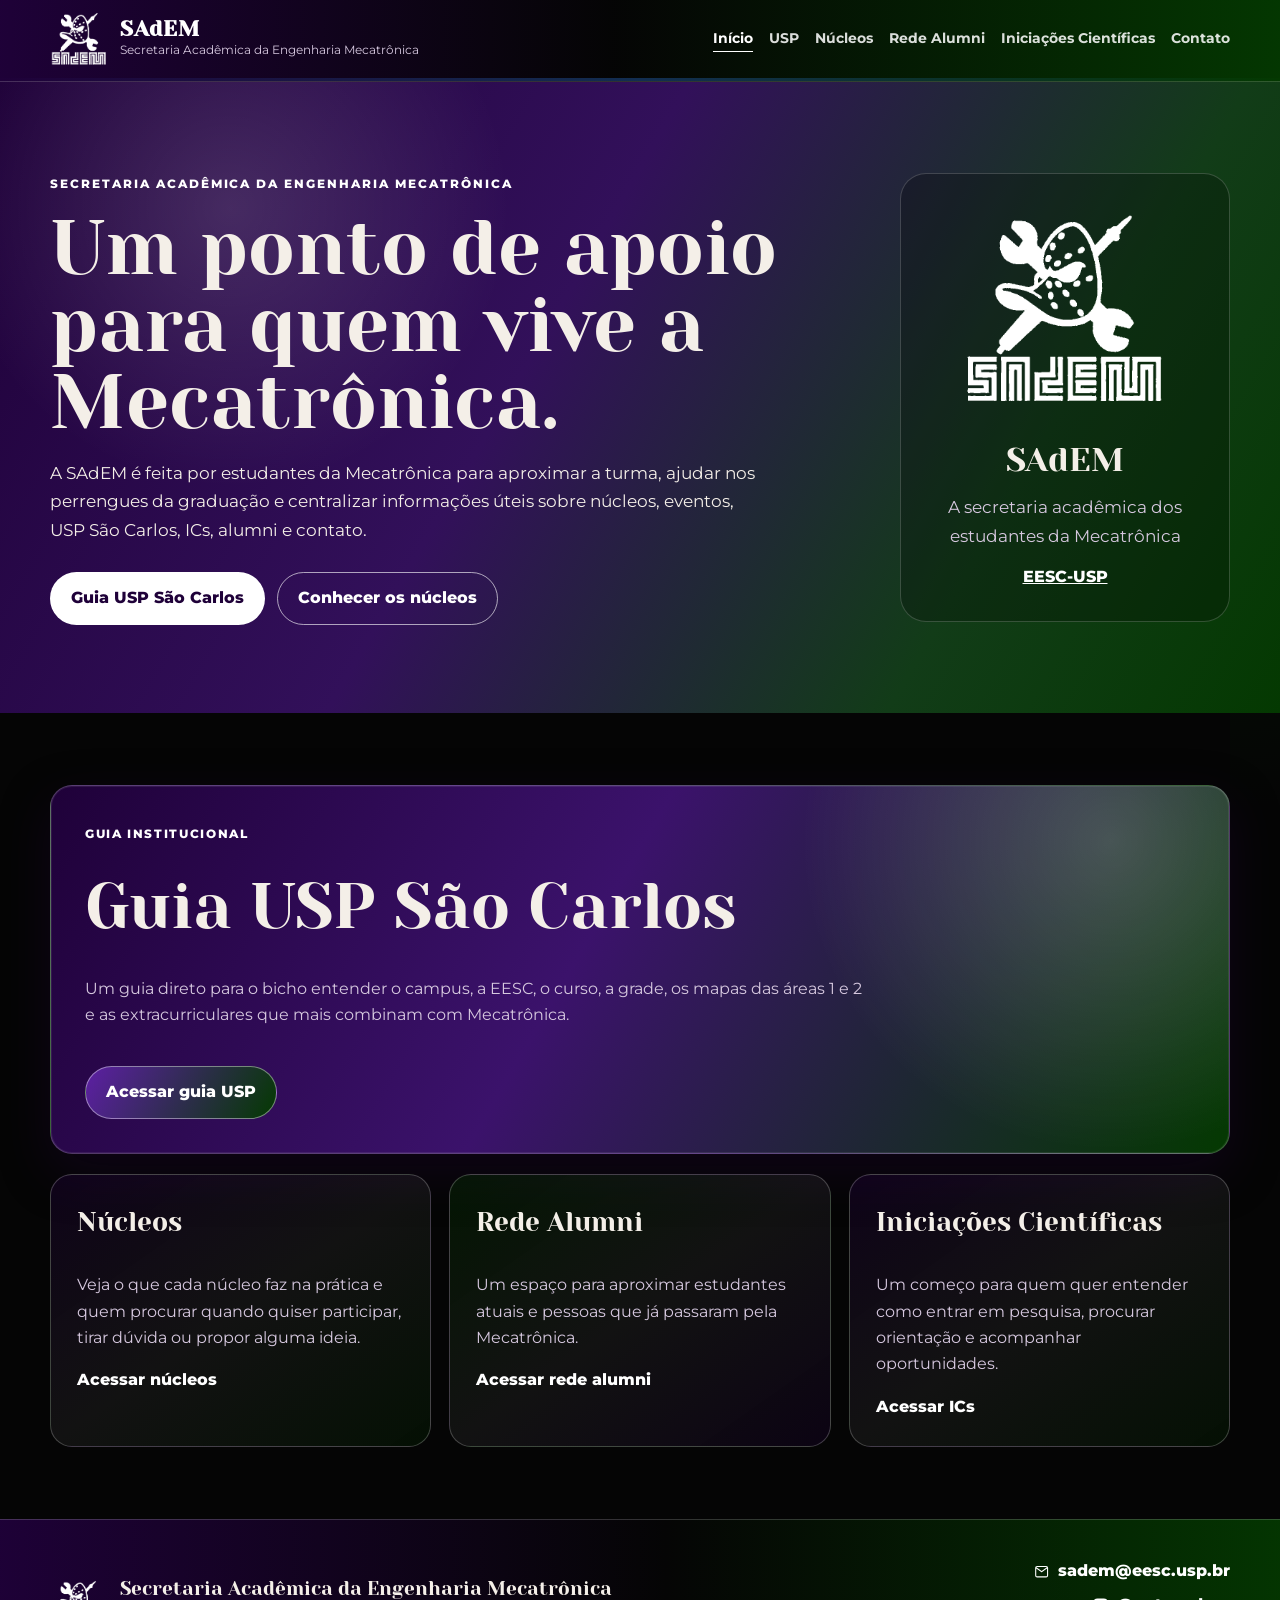
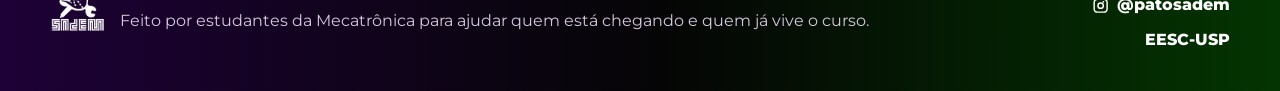
==== commit 6243fd68: "ainda mais correcoes muito show uau" ====
--- a/index.html
+++ b/index.html
@@ -39,8 +39,8 @@
 <div class="container abertura-conteudo">
 <div class="abertura-texto">
 <span class="rotulo">Secretaria Acadêmica da Engenharia Mecatrônica</span>
-<h1>Representação, integração e vida acadêmica na Mecatrônica.</h1>
-<p>A SAdEM reúne frentes de atuação voltadas aos estudantes da Engenharia Mecatrônica da EESC-USP. O portal centraliza informações sobre núcleos, eventos, USP São Carlos, iniciação científica, rede alumni e canais oficiais de contato.</p>
+<h1>Um ponto de apoio para quem vive a Mecatrônica.</h1>
+<p>A SAdEM é feita por estudantes da Mecatrônica para aproximar a turma, ajudar nos perrengues da graduação e centralizar informações úteis sobre núcleos, eventos, USP São Carlos, ICs, alumni e contato.</p>
 <div class="acoes">
 <a class="botao" href="usp.html">Guia USP São Carlos</a>
 <a class="botao botao-secundario" href="nucleos.html">Conhecer os núcleos</a>
@@ -49,7 +49,7 @@
 <div class="cartao-resumo">
 <img alt="Logotipo da SAdEM" src="img/logo-sadem.png"/>
 <h2>SAdEM</h2>
-<p>Secretaria Acadêmica da Engenharia Mecatrônica</p>
+<p>A secretaria acadêmica dos estudantes da Mecatrônica</p>
 <a href="https://eesc.usp.br/" rel="noopener" target="_blank">EESC-USP</a>
 </div>
 </div>
@@ -58,25 +58,25 @@
 <article class="card-destaque destaque-usp-home">
 <div>
 <span class="rotulo-card">Guia institucional</span>
-<h3>USP São Carlos</h3>
-<p>Informações para entender o campus, a EESC, o curso de Engenharia Mecatrônica, a grade curricular, os mapas das áreas 1 e 2 e as extracurriculares mais relacionadas à formação em Mecatrônica.</p>
+<h3>Guia USP São Carlos</h3>
+<p>Um guia direto para o bicho entender o campus, a EESC, o curso, a grade, os mapas das áreas 1 e 2 e as extracurriculares que mais combinam com Mecatrônica.</p>
 </div>
 <a class="botao botao-usp-home" href="usp.html">Acessar guia USP</a>
 </article>
 <div class="grade-tres grade-cards-secundarios">
 <article class="card-destaque">
 <h3>Núcleos</h3>
-<p>Organização interna da SAdEM, responsabilidades de cada núcleo e eventos realizados pelas frentes da secretaria.</p>
+<p>Veja o que cada núcleo faz na prática e quem procurar quando quiser participar, tirar dúvida ou propor alguma ideia.</p>
 <a href="nucleos.html">Acessar núcleos</a>
 </article>
 <article class="card-destaque">
 <h3>Rede Alumni</h3>
-<p>Espaço para aproximar alunos atuais e ex-alunos por meio de mentorias, palestras, encontros e registros de trajetória.</p>
+<p>Um espaço para aproximar estudantes atuais e pessoas que já passaram pela Mecatrônica.</p>
 <a href="alumni.html">Acessar rede alumni</a>
 </article>
 <article class="card-destaque">
 <h3>Iniciações Científicas</h3>
-<p>Guia introdutório para alunos interessados em orientadores, editais, laboratórios e projetos de pesquisa.</p>
+<p>Um começo para quem quer entender como entrar em pesquisa, procurar orientação e acompanhar oportunidades.</p>
 <a href="iniciacoes-cientificas.html">Acessar ICs</a>
 </article>
 </div>
@@ -88,12 +88,12 @@
 <img alt="Logotipo da SAdEM" class="logo-rodape" src="img/logo-sadem.png"/>
 <div>
 <strong>Secretaria Acadêmica da Engenharia Mecatrônica</strong>
-<p>Entidade estudantil vinculada à comunidade da Engenharia Mecatrônica da EESC-USP.</p>
+<p>Feito por estudantes da Mecatrônica para ajudar quem está chegando e quem já vive o curso.</p>
 </div>
 </div>
 <div class="rodape-contatos">
-<p><a href="mailto:sadem@eesc.usp.br">sadem@eesc.usp.br</a></p>
-<p><a href="https://www.instagram.com/patosadem/" rel="noopener" target="_blank">@patosadem</a></p>
+<p><a class="link-rodape-icone" href="mailto:sadem@eesc.usp.br"><svg aria-hidden="true" class="icone-rodape" viewBox="0 0 24 24"><path d="M3 6.75A2.75 2.75 0 0 1 5.75 4h12.5A2.75 2.75 0 0 1 21 6.75v10.5A2.75 2.75 0 0 1 18.25 20H5.75A2.75 2.75 0 0 1 3 17.25V6.75Zm2.75-1.25c-.4 0-.75.2-.98.5L12 11.1 19.23 6a1.2 1.2 0 0 0-.98-.5H5.75Zm13.75 2.2-6.78 4.78a1.25 1.25 0 0 1-1.44 0L4.5 7.7v9.55c0 .7.55 1.25 1.25 1.25h12.5c.7 0 1.25-.55 1.25-1.25V7.7Z"></path></svg> sadem@eesc.usp.br</a></p>
+<p><a class="link-rodape-icone" href="https://www.instagram.com/patosadem/" rel="noopener" target="_blank"><svg aria-hidden="true" class="icone-rodape" viewBox="0 0 24 24"><path d="M7.75 2h8.5A5.76 5.76 0 0 1 22 7.75v8.5A5.76 5.76 0 0 1 16.25 22h-8.5A5.76 5.76 0 0 1 2 16.25v-8.5A5.76 5.76 0 0 1 7.75 2Zm0 2A3.76 3.76 0 0 0 4 7.75v8.5A3.76 3.76 0 0 0 7.75 20h8.5A3.76 3.76 0 0 0 20 16.25v-8.5A3.76 3.76 0 0 0 16.25 4h-8.5ZM12 7.25A4.75 4.75 0 1 1 12 16.75 4.75 4.75 0 0 1 12 7.25Zm0 2A2.75 2.75 0 1 0 12 14.75 2.75 2.75 0 0 0 12 9.25Zm5.05-2.55a1.2 1.2 0 1 1-2.4 0 1.2 1.2 0 0 1 2.4 0Z"></path></svg> @patosadem</a></p>
 <p><a href="https://eesc.usp.br/" rel="noopener" target="_blank">EESC-USP</a></p>
 </div>
 </div>
--- a/css/estilo.css
+++ b/css/estilo.css
@@ -1068,3 +1068,144 @@
     grid-template-columns: 1fr;
   }
 }
+
+/* Ajustes visuais: mais presença da identidade SAdEM */
+body {
+  background:
+    radial-gradient(circle at 12% 8%, rgba(31, 1, 57, 0.42), transparent 30%),
+    radial-gradient(circle at 92% 18%, rgba(4, 57, 1, 0.36), transparent 28%),
+    radial-gradient(circle at 50% 100%, rgba(31, 1, 57, 0.28), transparent 34%),
+    #050505;
+}
+
+.cabecalho {
+  background: linear-gradient(90deg, rgba(31, 1, 57, 0.98), rgba(5, 5, 5, 0.94) 48%, rgba(4, 57, 1, 0.96));
+}
+
+.abertura,
+.pagina-gradiente {
+  background:
+    radial-gradient(circle at 18% 20%, rgba(255, 255, 255, 0.14), transparent 24%),
+    linear-gradient(120deg, var(--roxo-sadem), #32105a 42%, #123c18 76%, var(--verde-sadem));
+}
+
+.card-destaque,
+.card-lista,
+.bloco,
+.card-contato,
+.formulario,
+.caixa-informativa,
+.resumo-nucleo,
+.detalhe-nucleo,
+.card-curricular,
+.mapa-card {
+  border-color: rgba(255, 255, 255, 0.22);
+  background:
+    linear-gradient(145deg, rgba(31, 1, 57, 0.38), rgba(255, 255, 255, 0.055) 50%, rgba(4, 57, 1, 0.22));
+}
+
+.card-destaque:nth-child(even),
+.card-lista:nth-child(even),
+.bloco:nth-child(even),
+.card-curricular:nth-child(even) {
+  background:
+    linear-gradient(145deg, rgba(4, 57, 1, 0.34), rgba(255, 255, 255, 0.055) 50%, rgba(31, 1, 57, 0.28));
+}
+
+.destaque-usp-home {
+  background:
+    radial-gradient(circle at 90% 15%, rgba(255, 255, 255, 0.20), transparent 28%),
+    linear-gradient(120deg, var(--roxo-sadem), #3b126b 45%, var(--verde-sadem));
+  box-shadow: 0 18px 50px rgba(31, 1, 57, 0.34), inset 0 0 0 1px rgba(255,255,255,0.08);
+}
+
+.destaque-usp-home .botao-usp-home {
+  justify-self: start;
+  margin-top: 4px;
+  color: var(--branco-puro);
+  background: linear-gradient(120deg, #5d1fa4, var(--verde-sadem));
+  border-color: rgba(255, 255, 255, 0.42);
+  text-decoration: none;
+}
+
+.destaque-usp-home .botao-usp-home:hover,
+.destaque-usp-home .botao-usp-home:focus-visible {
+  background: var(--branco-puro);
+  color: var(--roxo-sadem);
+  text-decoration: none;
+}
+
+.manual-indice {
+  grid-template-columns: repeat(7, 1fr);
+  background: linear-gradient(120deg, rgba(31, 1, 57, 0.38), rgba(4, 57, 1, 0.22));
+}
+
+.manual-indice a,
+.aba-nucleo {
+  background: rgba(255, 255, 255, 0.08);
+}
+
+.etiqueta,
+.rotulo-card,
+.resumo-categoria,
+.card-curricular span {
+  color: #ffffff;
+}
+
+.grade-especializacoes {
+  display: grid;
+  grid-template-columns: repeat(5, minmax(0, 1fr));
+  gap: 18px;
+}
+
+.card-colorido {
+  border-top: 4px solid rgba(255, 255, 255, 0.62);
+  background:
+    radial-gradient(circle at top right, rgba(4, 57, 1, 0.34), transparent 34%),
+    linear-gradient(145deg, rgba(31, 1, 57, 0.50), rgba(255, 255, 255, 0.06));
+}
+
+.rodape {
+  background:
+    linear-gradient(90deg, rgba(31, 1, 57, 0.96), #050505 52%, rgba(4, 57, 1, 0.92));
+}
+
+.link-rodape-icone {
+  display: inline-flex;
+  align-items: center;
+  gap: 8px;
+}
+
+.icone-rodape {
+  width: 1.08em;
+  height: 1.08em;
+  fill: currentColor;
+  flex: 0 0 auto;
+}
+
+.grade-campus .bloco {
+  min-height: 100%;
+}
+
+@media (max-width: 1200px) {
+  .grade-especializacoes {
+    grid-template-columns: repeat(3, minmax(0, 1fr));
+  }
+}
+
+@media (max-width: 900px) {
+  .manual-indice {
+    grid-template-columns: repeat(2, 1fr);
+  }
+
+  .grade-especializacoes {
+    grid-template-columns: repeat(2, minmax(0, 1fr));
+  }
+}
+
+@media (max-width: 640px) {
+  .manual-indice,
+  .grade-especializacoes {
+    grid-template-columns: 1fr;
+  }
+}
